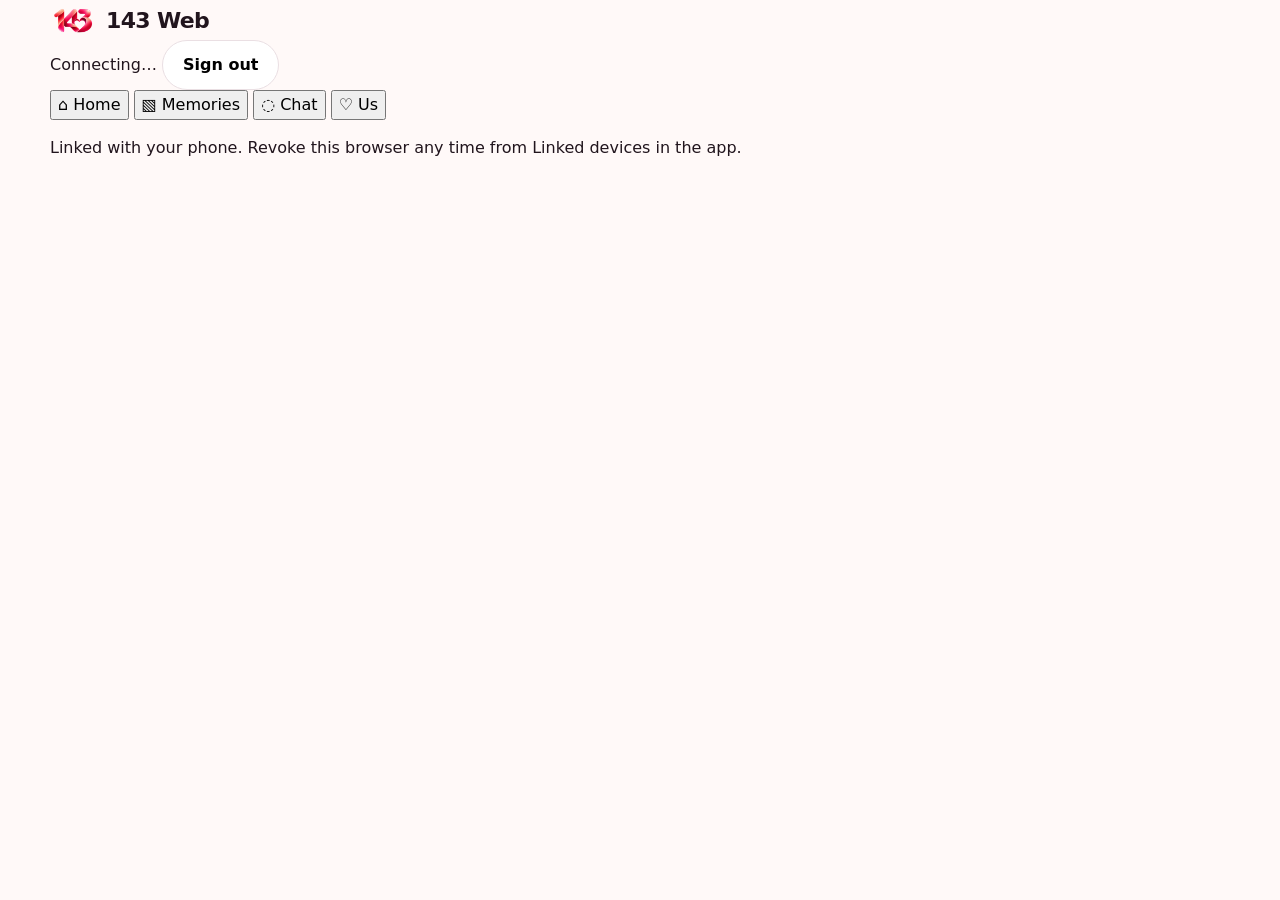
==== web.html @ f15f5c17 "Add linked web account and persistent PWA session" ====
<!doctype html>
<html lang="en">
<head>
  <meta charset="utf-8">
  <meta name="viewport" content="width=device-width,initial-scale=1">
  <meta name="theme-color" content="#fff9f8">
  <meta name="description" content="Your private 143 space on a linked device.">
  <title>Your space — 143 Web</title>
  <link rel="icon" href="assets/logo.png">
  <link rel="stylesheet" href="assets/styles.css">
  <link rel="stylesheet" href="assets/web.css">
</head>
<body class="web-body">
  <header class="web-header">
    <div class="container web-topbar">
      <a class="brand" href="web.html"><img src="assets/logo.png" alt="143 logo"><span>143 Web</span></a>
      <span class="web-connection" id="connection">Connecting…</span>
      <button class="btn btn-light" id="signOut" type="button">Sign out</button>
    </div>
  </header>
  <div class="container web-layout">
    <nav class="web-nav" aria-label="Your space">
      <button class="web-nav-item active" data-view="home" type="button">⌂ <span>Home</span></button>
      <button class="web-nav-item" data-view="memories" type="button">▧ <span>Memories</span></button>
      <button class="web-nav-item" data-view="chat" type="button">◌ <span>Chat</span></button>
      <button class="web-nav-item" data-view="account" type="button">♡ <span>Us</span></button>
      <p class="web-nav-note">Linked with your phone. Revoke this browser any time from Linked devices in the app.</p>
    </nav>
    <main class="web-main" id="webMain" aria-live="polite">
      <div class="web-skeleton" aria-label="Loading your space"><div></div><div></div><div></div></div>
    </main>
  </div>
  <script src="assets/app.js"></script>
  <script src="assets/web.js"></script>
</body>
</html>
---- assets/styles.css ----
:root{
  --bg:#fff9f8;
  --surface:#ffffff;
  --surface-soft:#fff1f4;
  --ink:#21151d;
  --muted:#756a70;
  --line:#eadfe3;
  --pink:#f31563;
  --rose:#ec5e7a;
  --coral:#ff806a;
  --peach:#ffb889;
  --deep:#6f1537;
  --shadow:0 24px 70px rgba(91,35,56,.12);
  --radius-xl:38px;
  --radius-lg:28px;
  --radius-md:18px;
  --max:1180px;
}
*{box-sizing:border-box}
html{scroll-behavior:smooth}
body{margin:0;background:var(--bg);color:var(--ink);font-family:Inter,ui-sans-serif,system-ui,-apple-system,BlinkMacSystemFont,"Segoe UI",sans-serif;line-height:1.5}
a{color:inherit;text-decoration:none}
button,input{font:inherit}
img{max-width:100%;display:block}
.container{width:min(var(--max),calc(100% - 40px));margin-inline:auto}
.site-header{position:sticky;top:0;z-index:100;background:rgba(255,249,248,.88);backdrop-filter:blur(18px);border-bottom:1px solid rgba(234,223,227,.75)}
.nav{height:82px;display:flex;align-items:center;gap:28px}
.brand{display:flex;align-items:center;gap:10px;font-weight:900;letter-spacing:-.03em;font-size:22px;margin-right:auto}
.brand img{width:46px;height:40px;object-fit:contain}
.nav-links{display:flex;align-items:center;gap:26px;color:#5d5057;font-weight:650;font-size:15px}
.nav-links a{position:relative}
.nav-links a:after{content:"";position:absolute;left:0;right:0;bottom:-8px;height:2px;background:var(--pink);transform:scaleX(0);transform-origin:left;transition:.2s ease}
.nav-links a:hover:after,.nav-links a.active:after{transform:scaleX(1)}
.nav-actions{display:flex;align-items:center;gap:10px;margin-left:10px}
.btn{display:inline-flex;align-items:center;justify-content:center;gap:9px;border-radius:999px;padding:12px 20px;font-weight:800;border:1px solid transparent;cursor:pointer;transition:transform .18s ease,box-shadow .18s ease,background .18s ease}
.btn:hover{transform:translateY(-1px)}
.btn-dark{background:var(--ink);color:#fff;box-shadow:0 10px 30px rgba(33,21,29,.16)}
.btn-primary{background:linear-gradient(135deg,var(--pink),var(--coral));color:#fff;box-shadow:0 14px 34px rgba(243,21,99,.22)}
.btn-light{background:#fff;border-color:var(--line)}
.btn-ghost{background:transparent;border-color:var(--line)}
.menu-toggle{display:none;border:0;background:transparent;padding:8px;font-size:24px}
.hero{padding:68px 0 84px;overflow:hidden}
.hero-grid{display:grid;grid-template-columns:1.04fr .96fr;align-items:center;gap:64px}
.kicker{display:inline-flex;align-items:center;gap:8px;color:var(--pink);font-size:13px;text-transform:uppercase;letter-spacing:.13em;font-weight:900}
.kicker-dot{width:9px;height:9px;border-radius:50%;background:linear-gradient(135deg,var(--pink),var(--peach));box-shadow:0 0 0 7px rgba(243,21,99,.08)}
.hero h1,.page-hero h1{font-family:Georgia,"Times New Roman",serif;font-size:clamp(52px,7vw,88px);line-height:.96;letter-spacing:-.055em;margin:18px 0 24px;font-weight:800}
.hero p,.page-hero p{font-size:19px;color:var(--muted);max-width:630px;margin:0 0 30px}
.hero-actions{display:flex;gap:12px;flex-wrap:wrap}
.mini-note{display:flex;gap:18px;flex-wrap:wrap;margin-top:26px;color:var(--muted);font-size:14px}
.mini-note span:before{content:"✓";color:var(--pink);font-weight:900;margin-right:7px}
.hero-art{position:relative;min-height:560px;display:grid;place-items:center}
.aura{position:absolute;width:520px;height:520px;border-radius:50%;background:radial-gradient(circle at 32% 30%,rgba(255,184,137,.65),rgba(243,21,99,.19) 45%,transparent 70%);filter:blur(4px)}
.phone{position:relative;width:278px;height:548px;border-radius:48px;background:#1d1118;padding:11px;box-shadow:0 38px 90px rgba(77,31,49,.26);transform:rotate(5deg);z-index:2}
.phone-screen{height:100%;border-radius:39px;background:linear-gradient(180deg,#fff8fa,#fff);overflow:hidden;padding:24px 18px;position:relative}
.phone-notch{position:absolute;top:10px;left:50%;transform:translateX(-50%);width:92px;height:25px;background:#1d1118;border-radius:0 0 17px 17px}
.chat-top{display:flex;align-items:center;gap:10px;margin-top:26px;padding-bottom:16px;border-bottom:1px solid var(--line)}
.avatar{width:36px;height:36px;border-radius:50%;background:linear-gradient(135deg,#ffb889,#f31563);display:grid;place-items:center;color:white;font-weight:900}
.chat-title b{display:block;font-size:14px}.chat-title small{color:var(--muted)}
.bubble{max-width:78%;padding:11px 13px;border-radius:17px;font-size:13px;margin-top:16px;box-shadow:0 8px 25px rgba(85,42,56,.08)}
.bubble.left{background:#fff;border:1px solid var(--line);border-bottom-left-radius:5px}
.bubble.right{margin-left:auto;background:linear-gradient(135deg,#ffebf2,#fff0e9);border-bottom-right-radius:5px}
.memory-card{margin-top:18px;border-radius:22px;background:linear-gradient(145deg,#ffe1e8,#ffd7bf);height:150px;padding:16px;display:flex;align-items:flex-end;font-family:Georgia,serif;font-weight:800;font-size:21px;position:relative;overflow:hidden}
.memory-card:before{content:"143";position:absolute;right:-16px;top:-20px;font:900 94px/1 Georgia,serif;color:rgba(255,255,255,.45)}
.floating-card{position:absolute;z-index:3;background:rgba(255,255,255,.92);backdrop-filter:blur(20px);border:1px solid rgba(234,223,227,.85);box-shadow:var(--shadow);border-radius:23px;padding:16px 18px}
.float-one{left:3%;top:18%;width:200px}.float-two{right:0;bottom:14%;width:190px}
.floating-card strong{display:block;margin-bottom:5px}.floating-card small{color:var(--muted)}
.icon-circle{width:40px;height:40px;border-radius:13px;background:var(--surface-soft);display:grid;place-items:center;color:var(--pink);font-size:20px;margin-bottom:10px}
.section{padding:88px 0}
.section-soft{background:#fff}
.section-head{display:flex;align-items:end;justify-content:space-between;gap:30px;margin-bottom:38px}
.section-head h2{font:800 clamp(38px,5vw,58px)/1 Georgia,serif;letter-spacing:-.04em;margin:0}
.section-head p{max-width:520px;color:var(--muted);margin:0}
.card-grid{display:grid;grid-template-columns:repeat(3,1fr);gap:18px}
.feature-card{border:1px solid var(--line);background:var(--surface);padding:28px;border-radius:28px;min-height:235px;box-shadow:0 14px 38px rgba(90,41,58,.05)}
.feature-card h3{font-size:21px;margin:18px 0 8px}.feature-card p{color:var(--muted);margin:0}
.feature-icon{width:52px;height:52px;border-radius:17px;background:linear-gradient(145deg,#fff0f4,#ffe3d6);display:grid;place-items:center;color:var(--pink);font-size:24px}
.story-band{background:#21151d;color:white;border-radius:40px;padding:55px;display:grid;grid-template-columns:1fr .9fr;gap:50px;align-items:center;overflow:hidden;position:relative}
.story-band:after{content:"143";position:absolute;right:-20px;bottom:-64px;font:900 230px/1 Georgia,serif;color:rgba(255,255,255,.035)}
.story-band h2{font:800 clamp(38px,5vw,60px)/1 Georgia,serif;letter-spacing:-.04em;margin:0 0 18px}.story-band p{color:#d7cfd4;font-size:18px}
.story-points{display:grid;gap:14px}.story-point{display:flex;gap:12px;align-items:flex-start}.story-point i{width:30px;height:30px;border-radius:50%;background:#fff;color:#21151d;display:grid;place-items:center;font-style:normal;font-weight:900;flex:0 0 auto}
.cta-panel{margin-top:78px;padding:55px;border-radius:38px;background:linear-gradient(135deg,#ffe9ef,#ffe4d7);display:flex;justify-content:space-between;gap:28px;align-items:center}.cta-panel h2{font:800 44px/1 Georgia,serif;letter-spacing:-.04em;margin:0 0 10px}.cta-panel p{margin:0;color:var(--muted)}
.site-footer{padding:54px 0 28px;background:#21151d;color:#fff;margin-top:70px}.footer-grid{display:grid;grid-template-columns:1.4fr repeat(3,.7fr);gap:34px}.footer-brand p{color:#cfc4ca;max-width:320px}.footer-col b{display:block;margin-bottom:14px}.footer-col a{display:block;color:#cfc4ca;padding:5px 0;font-size:14px}.footer-bottom{border-top:1px solid rgba(255,255,255,.13);margin-top:38px;padding-top:22px;display:flex;justify-content:space-between;gap:16px;color:#bcaeb5;font-size:13px}
.page-hero{padding:72px 0 48px;text-align:center}.page-hero p{margin-inline:auto}.page-hero h1{font-size:clamp(50px,7vw,78px)}
.two-col{display:grid;grid-template-columns:1fr 1fr;gap:22px}.info-panel{background:#fff;border:1px solid var(--line);border-radius:28px;padding:30px}.info-panel h2,.info-panel h3{margin-top:0}.info-panel p,.info-panel li{color:var(--muted)}.info-panel ul{padding-left:20px}
.privacy-stack{display:grid;gap:18px;max-width:900px;margin:0 auto}.privacy-item{background:#fff;border:1px solid var(--line);border-radius:24px;padding:26px}.privacy-item h3{margin:0 0 8px}.privacy-item p{margin:0;color:var(--muted)}
.help-search{max-width:720px;margin:0 auto 34px;position:relative}.help-search input{width:100%;border:1px solid var(--line);background:#fff;padding:18px 20px 18px 50px;border-radius:999px;outline:none;box-shadow:0 12px 32px rgba(89,43,58,.07)}.help-search span{position:absolute;left:19px;top:50%;transform:translateY(-50%)}
.faq-grid{display:grid;grid-template-columns:repeat(2,1fr);gap:15px}.faq{background:#fff;border:1px solid var(--line);border-radius:22px;padding:22px}.faq summary{font-weight:850;cursor:pointer}.faq p{color:var(--muted);margin-bottom:0}
.download-grid{display:grid;grid-template-columns:repeat(3,1fr);gap:20px}.download-card{background:#fff;border:1px solid var(--line);border-radius:30px;padding:30px;min-height:310px;display:flex;flex-direction:column}.download-card .platform-icon{font-size:34px}.download-card h2{margin:18px 0 8px}.download-card p{color:var(--muted)}.download-card .meta{font-size:13px;color:var(--muted);margin-top:auto;padding:18px 0}.disabled{opacity:.55;cursor:not-allowed;pointer-events:none}
.login-shell{min-height:calc(100vh - 82px);padding:54px 0 70px;background:radial-gradient(circle at 15% 25%,rgba(255,184,137,.34),transparent 25%),radial-gradient(circle at 85% 80%,rgba(243,21,99,.12),transparent 28%),var(--bg)}
.login-card{max-width:980px;margin:auto;background:#fff;border:1px solid var(--line);border-radius:36px;box-shadow:var(--shadow);display:grid;grid-template-columns:.9fr 1.1fr;overflow:hidden}
.login-copy{background:#21151d;color:white;padding:48px;position:relative;overflow:hidden}.login-copy:after{content:"143";position:absolute;left:-20px;bottom:-60px;font:900 180px/1 Georgia,serif;color:rgba(255,255,255,.045)}.login-copy p{color:#d5cad0}.login-copy h1{font:800 50px/1 Georgia,serif;letter-spacing:-.04em;margin:18px 0}.login-copy ol{padding-left:20px;color:#e8dfe4}.login-copy li{padding:5px 0}
.login-main{padding:42px}.login-main h2{font-size:30px;margin:0 0 5px}.login-main>.sub{color:var(--muted);margin:0 0 22px}.qr-wrap{display:flex;gap:26px;align-items:center;border:1px solid var(--line);border-radius:26px;padding:22px;background:#fffaf9}.qr-box{width:220px;height:220px;flex:0 0 auto;border-radius:20px;background:#fff;border:10px solid #fff;box-shadow:0 8px 28px rgba(54,26,37,.12);display:grid;place-items:center;overflow:hidden}.qr-box img{width:100%;height:100%;object-fit:contain}.qr-meta h3{margin:0 0 8px}.qr-meta p{color:var(--muted);font-size:14px}.status-pill{display:inline-flex;align-items:center;gap:8px;background:#fff0f4;color:#a41b4e;padding:8px 11px;border-radius:999px;font-size:12px;font-weight:850}.pulse{width:8px;height:8px;border-radius:50%;background:var(--pink);box-shadow:0 0 0 0 rgba(243,21,99,.4);animation:pulse 1.8s infinite}@keyframes pulse{70%{box-shadow:0 0 0 8px rgba(243,21,99,0)}100%{box-shadow:0 0 0 0 rgba(243,21,99,0)}}
.code-row{margin-top:18px;display:flex;align-items:center;justify-content:space-between;gap:18px;padding:14px 16px;border:1px dashed #e2cdd5;border-radius:16px;background:#fff8fa}.pair-code{font:900 22px/1 ui-monospace,SFMono-Regular,Menlo,monospace;letter-spacing:.12em}.code-row small{color:var(--muted)}
.alt-login{margin-top:22px;padding-top:20px;border-top:1px solid var(--line)}.text-link{border:0;background:none;color:var(--pink);font-weight:850;padding:0;cursor:pointer}.fallback{display:none;margin-top:20px}.fallback.open{display:block}.field{display:grid;gap:7px;margin:12px 0}.field span{font-size:13px;font-weight:800}.field input{border:1px solid var(--line);border-radius:14px;padding:13px 14px;outline:none;background:#fff}.field input:focus{border-color:var(--pink);box-shadow:0 0 0 4px rgba(243,21,99,.08)}.error{color:#c42a57;font-size:13px;min-height:18px}.notice{padding:12px 14px;border-radius:14px;background:#fff4f7;color:var(--muted);font-size:13px;margin-top:14px}
@media(max-width:980px){.nav-links{display:none}.menu-toggle{display:block}.nav.mobile-open{height:auto;flex-wrap:wrap;padding:16px 0}.nav.mobile-open .nav-links{display:flex;order:4;width:100%;flex-direction:column;align-items:flex-start;padding:12px 0}.hero-grid,.story-band,.login-card{grid-template-columns:1fr}.hero-art{min-height:520px}.card-grid,.download-grid{grid-template-columns:repeat(2,1fr)}.login-copy{padding:34px}.login-main{padding:32px}.footer-grid{grid-template-columns:1fr 1fr}}
@media(max-width:700px){.container{width:min(var(--max),calc(100% - 28px))}.nav{height:72px}.brand img{width:40px}.nav-actions .btn-light{display:none}.hero{padding:45px 0 58px}.hero-grid{gap:30px}.hero h1{font-size:54px}.hero p,.page-hero p{font-size:17px}.hero-art{min-height:470px}.phone{width:238px;height:470px}.float-one{left:0;top:7%;width:168px}.float-two{right:0;bottom:8%;width:162px}.section{padding:62px 0}.section-head{display:block}.section-head p{margin-top:14px}.card-grid,.download-grid,.two-col,.faq-grid{grid-template-columns:1fr}.story-band{padding:34px;border-radius:30px}.cta-panel{padding:34px;display:block}.cta-panel .btn{margin-top:20px}.footer-grid{grid-template-columns:1fr 1fr}.footer-brand{grid-column:1/-1}.footer-bottom{display:block}.qr-wrap{display:block}.qr-box{width:210px;height:210px;margin:0 auto 20px}.login-main{padding:24px}.login-copy{display:none}}
.qr-box canvas{display:block;width:200px!important;height:200px!important;border-radius:12px}.status-pill.error{background:#fff0f2;color:#a92949}.status-pill.approved{background:#e9fbef;color:#267243}.status-pill.error .pulse{background:#dc315d}.status-pill.approved .pulse{background:#2ea65d}.pair-retry{margin-top:12px}.linked-success{text-align:center;padding:44px 22px}.success-check{width:76px;height:76px;border-radius:50%;display:grid;place-items:center;margin:0 auto 22px;background:linear-gradient(135deg,#ff5f87,#ff98af);color:#fff;font-size:38px;font-weight:900;box-shadow:0 18px 40px rgba(224,62,105,.25)}.linked-success .kicker{justify-content:center}.linked-success h2{font-size:42px;margin:14px 0 10px}.linked-success p{max-width:480px;margin:0 auto 24px;color:var(--muted)}.notice.success{background:#eefbf3;color:#28633d}.install-hint{min-height:24px;color:var(--muted);font-size:14px;margin-top:10px}.download-card button.btn{border:0;cursor:pointer}
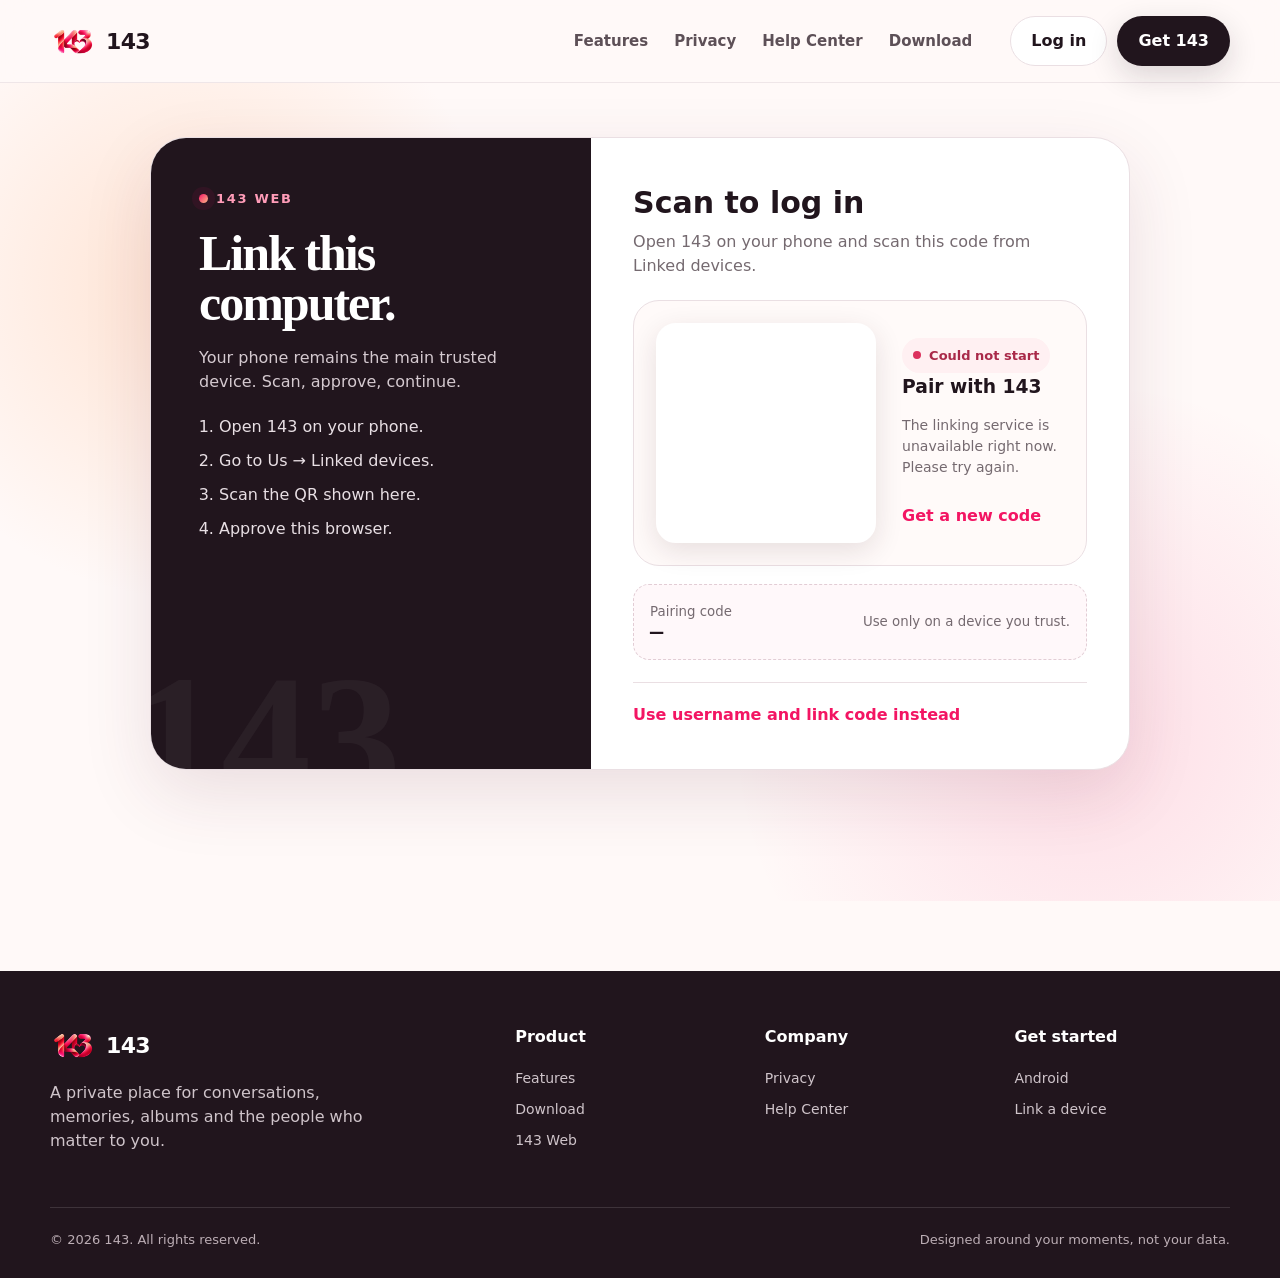
==== commit e5ab9e97: "Refresh linked web app scripts and cache" ====
--- a/web.html
+++ b/web.html
@@ -30,7 +30,7 @@
       <div class="web-skeleton" aria-label="Loading your space"><div></div><div></div><div></div></div>
     </main>
   </div>
-  <script src="assets/app.js"></script>
-  <script src="assets/web.js"></script>
+  <script src="assets/app.js?v=5"></script>
+  <script src="assets/web.js?v=5"></script>
 </body>
 </html>
--- a/assets/web.css
+++ b/assets/web.css
@@ -0,0 +1,7 @@
+.web-body{min-height:100vh;background:radial-gradient(circle at 85% 0,rgba(255,179,194,.24),transparent 30%),#fff9f8}
+.web-header{background:rgba(255,255,255,.88);border-bottom:1px solid var(--line);position:sticky;top:0;z-index:20;backdrop-filter:blur(16px)}
+.web-topbar{min-height:76px;display:flex;align-items:center;gap:18px}.web-topbar .brand{margin-right:auto}.web-topbar .brand img{width:42px;height:42px}.web-connection{font-size:13px;font-weight:800;color:#37704c;background:#edf9f1;border-radius:99px;padding:7px 11px}.web-connection.wait{color:#8a606b;background:#fff1f4}.web-connection.offline{color:#a03150;background:#fff0f2}
+.web-layout{display:grid;grid-template-columns:200px minmax(0,1fr);gap:34px;padding-top:32px;padding-bottom:70px}.web-nav{align-self:start;position:sticky;top:110px;display:grid;gap:7px}.web-nav-item{border:0;background:transparent;border-radius:15px;padding:13px 16px;text-align:left;font-weight:800;font-size:16px;color:#6d5862;cursor:pointer}.web-nav-item.active,.web-nav-item:hover{background:#ffe8ed;color:#b9174c}.web-nav-note{font-size:12px;color:var(--muted);padding:14px 16px;border-top:1px solid var(--line);margin-top:14px}
+.web-main{min-height:65vh}.web-title{font:800 clamp(36px,5vw,58px)/1 Georgia,serif;letter-spacing:-.045em;margin:8px 0 10px}.web-subtitle{color:var(--muted);margin:0 0 28px}.web-grid{display:grid;grid-template-columns:repeat(2,minmax(0,1fr));gap:18px}.web-panel{background:#fff;border:1px solid var(--line);border-radius:26px;padding:25px;box-shadow:0 14px 38px rgba(90,41,58,.05)}.web-panel h2{margin:0 0 12px;font-size:21px}.web-panel p{color:var(--muted)}.web-panel.wide{grid-column:1/-1}.web-stat{font:800 34px/1.1 Georgia,serif;color:#d62e67;margin:8px 0}.web-stack{display:grid;gap:13px}.web-row{display:flex;justify-content:space-between;gap:18px;align-items:center;padding:16px 0;border-bottom:1px solid var(--line)}.web-row:last-child{border-bottom:0}.web-row h3{margin:0 0 4px;font-size:17px}.web-row p{margin:0;font-size:14px}.web-date{font-size:12px;color:var(--muted);white-space:nowrap}
+.web-form{display:flex;gap:10px}.web-form input,.web-form textarea{flex:1;min-width:0;border:1px solid var(--line);border-radius:15px;padding:12px 14px;background:#fff;font:inherit}.web-form textarea{resize:vertical;min-height:95px}.web-form.stacked{display:grid}.web-form label{font-size:13px;font-weight:800}.web-empty{padding:28px;text-align:center;border:1px dashed #e5ccd4;border-radius:18px;color:var(--muted);background:#fffafc}.web-error{color:#af244c;background:#fff1f4;padding:14px 16px;border-radius:14px}.web-list{display:grid;gap:14px}.web-message{max-width:80%;background:#fff;border:1px solid var(--line);padding:12px 15px;border-radius:17px}.web-message.mine{margin-left:auto;background:#ffe6ed;border-color:#ffd1dc}.web-message small{display:block;color:var(--muted);font-size:11px;margin-top:5px}.web-chat{height:min(58vh,550px);overflow:auto;display:flex;flex-direction:column;gap:10px;padding:18px;border-radius:20px;background:#fff9fa;border:1px solid var(--line);margin-bottom:14px}.web-chat .web-empty{margin:auto}.web-skeleton{display:grid;gap:16px}.web-skeleton div{height:110px;border-radius:24px;background:linear-gradient(100deg,#f6e6ea 10%,#fff 45%,#f6e6ea 80%);background-size:200% 100%;animation:web-shimmer 1.5s linear infinite}.web-skeleton div:first-child{height:80px;width:65%}@keyframes web-shimmer{to{background-position-x:-200%}}
+@media(max-width:800px){.web-layout{display:block;padding-top:20px}.web-nav{position:sticky;top:76px;z-index:10;display:flex;overflow-x:auto;background:#fff9f8;padding:8px 0;margin-bottom:18px}.web-nav-item{white-space:nowrap}.web-nav-note{display:none}.web-grid{grid-template-columns:1fr}.web-panel.wide{grid-column:auto}.web-topbar .brand span{font-size:18px}.web-connection{font-size:11px}.web-topbar .btn{padding:9px 12px;font-size:12px}}
